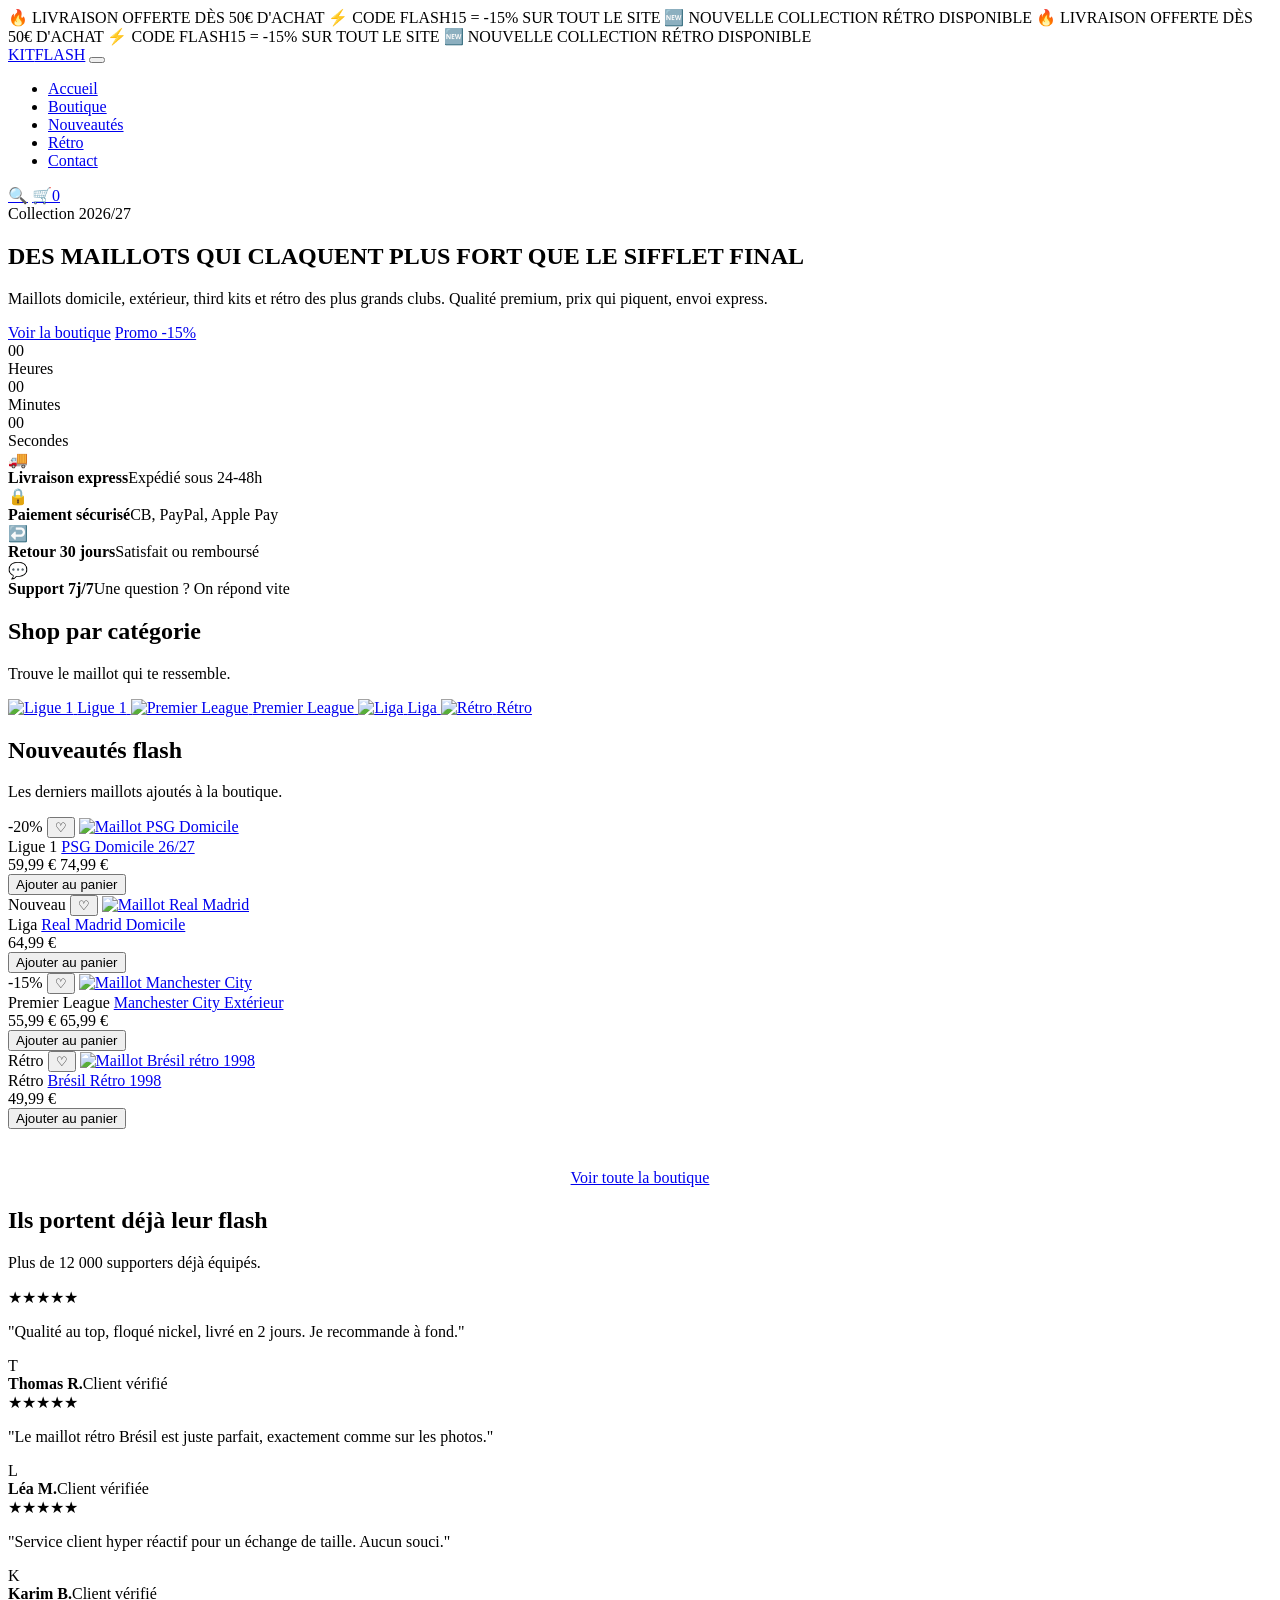
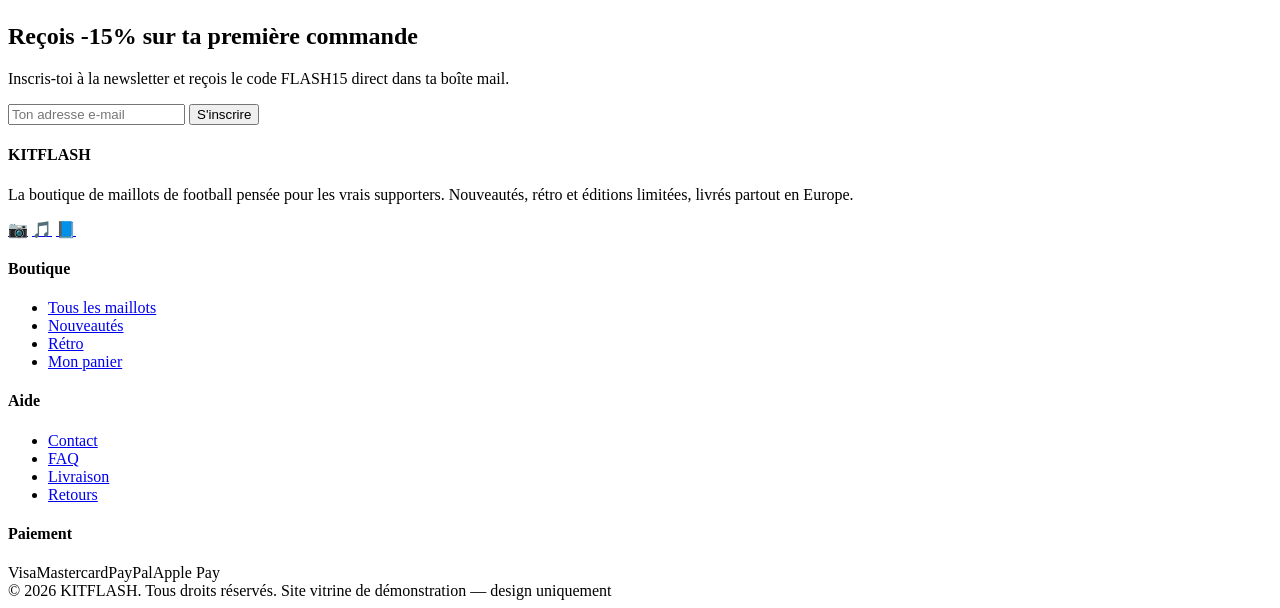
==== index.html @ 9dc79e4b "Ajout du site KITFLASH" ====
<!DOCTYPE html>
<html lang="fr">
<head>
<meta charset="UTF-8">
<meta name="viewport" content="width=device-width, initial-scale=1.0">
<title>KITFLASH — Maillots de football officiels & rétro pas chers</title>
<meta name="description" content="Découvrez KITFLASH, la boutique de maillots de football au design flash : nouveautés, rétro, éditions limitées. Livraison rapide et paiement sécurisé.">
<link rel="preconnect" href="https://fonts.googleapis.com">
<link href="https://fonts.googleapis.com/css2?family=Archivo+Black&family=Rajdhani:wght@400;500;600;700&display=swap" rel="stylesheet">
<link rel="stylesheet" href="css/style.css">
</head>
<body>

<div class="marquee-bar">
  <div class="marquee-track">
    <span>🔥 LIVRAISON OFFERTE DÈS 50€ D'ACHAT</span>
    <span>⚡ CODE FLASH15 = -15% SUR TOUT LE SITE</span>
    <span>🆕 NOUVELLE COLLECTION RÉTRO DISPONIBLE</span>
    <span>🔥 LIVRAISON OFFERTE DÈS 50€ D'ACHAT</span>
    <span>⚡ CODE FLASH15 = -15% SUR TOUT LE SITE</span>
    <span>🆕 NOUVELLE COLLECTION RÉTRO DISPONIBLE</span>
  </div>
</div>

<header class="main-header">
  <div class="container header-inner">
    <a href="index.html" class="logo">KIT<span>FLASH</span></a>
    <button class="burger" aria-label="Menu"><span></span><span></span><span></span></button>
    <nav class="main-nav">
      <ul>
        <li><a href="index.html" class="active">Accueil</a></li>
        <li><a href="boutique.html">Boutique</a></li>
        <li><a href="boutique.html">Nouveautés</a></li>
        <li><a href="boutique.html">Rétro</a></li>
        <li><a href="contact.html">Contact</a></li>
      </ul>
    </nav>
    <div class="header-actions">
      <a href="boutique.html" class="icon-btn" aria-label="Recherche">🔍</a>
      <a href="panier.html" class="icon-btn" aria-label="Panier">
        🛒<span class="cart-count">0</span>
      </a>
    </div>
  </div>
</header>

<section class="hero">
  <div class="container hero-content">
    <span class="hero-tag">Collection 2026/27</span>
    <h1>DES MAILLOTS QUI <span class="gradient-text">CLAQUENT</span> PLUS FORT QUE LE SIFFLET FINAL</h1>
    <p>Maillots domicile, extérieur, third kits et rétro des plus grands clubs. Qualité premium, prix qui piquent, envoi express.</p>
    <div class="hero-actions">
      <a href="boutique.html" class="btn btn-flash">Voir la boutique</a>
      <a href="boutique.html" class="btn btn-outline">Promo -15%</a>
    </div>
    <div class="hero-countdown">
      <div class="countdown-box"><div class="num" data-h>00</div><div class="lbl">Heures</div></div>
      <div class="countdown-box"><div class="num" data-m>00</div><div class="lbl">Minutes</div></div>
      <div class="countdown-box"><div class="num" data-s>00</div><div class="lbl">Secondes</div></div>
    </div>
  </div>
</section>

<div class="usp-bar">
  <div class="container usp-grid">
    <div class="usp-item"><div class="ico">🚚</div><b>Livraison express</b><span>Expédié sous 24-48h</span></div>
    <div class="usp-item"><div class="ico">🔒</div><b>Paiement sécurisé</b><span>CB, PayPal, Apple Pay</span></div>
    <div class="usp-item"><div class="ico">↩️</div><b>Retour 30 jours</b><span>Satisfait ou remboursé</span></div>
    <div class="usp-item"><div class="ico">💬</div><b>Support 7j/7</b><span>Une question ? On répond vite</span></div>
  </div>
</div>

<section class="section">
  <div class="container">
    <h2 class="section-title">Shop par <span class="gradient-text">catégorie</span></h2>
    <p class="section-sub">Trouve le maillot qui te ressemble.</p>
    <div class="cat-grid">
      <a href="boutique.html" class="cat-card">
        <img src="https://placehold.co/500x400/1a1a2e/ff2fd6?text=LIGUE+1&font=montserrat" alt="Ligue 1">
        <span>Ligue 1</span>
      </a>
      <a href="boutique.html" class="cat-card">
        <img src="https://placehold.co/500x400/1a1a2e/00e5ff?text=PREMIER+LEAGUE&font=montserrat" alt="Premier League">
        <span>Premier League</span>
      </a>
      <a href="boutique.html" class="cat-card">
        <img src="https://placehold.co/500x400/1a1a2e/f9ff2f?text=LIGA&font=montserrat" alt="Liga">
        <span>Liga</span>
      </a>
      <a href="boutique.html" class="cat-card">
        <img src="https://placehold.co/500x400/1a1a2e/39ff14?text=RETRO&font=montserrat" alt="Rétro">
        <span>Rétro</span>
      </a>
    </div>
  </div>
</section>

<section class="section alt">
  <div class="container">
    <h2 class="section-title">Nouveautés <span class="gradient-text">flash</span></h2>
    <p class="section-sub">Les derniers maillots ajoutés à la boutique.</p>
    <div class="product-grid">

      <div class="product-card">
        <div class="product-thumb">
          <span class="badge sale">-20%</span>
          <button class="wishlist-btn">♡</button>
          <a href="produit.html"><img src="https://placehold.co/400x500/16162b/ff2fd6?text=PSG+DOMICILE" alt="Maillot PSG Domicile"></a>
        </div>
        <div class="product-info">
          <span class="product-league">Ligue 1</span>
          <a href="produit.html" class="product-name">PSG Domicile 26/27</a>
          <div class="product-price">
            <span class="price-now">59,99 €</span>
            <span class="price-old">74,99 €</span>
          </div>
          <button class="add-cart-btn" data-id="psg-dom" data-name="PSG Domicile 26/27" data-price="59.99" data-league="Ligue 1" data-img="https://placehold.co/400x500/16162b/ff2fd6?text=PSG+DOMICILE">Ajouter au panier</button>
        </div>
      </div>

      <div class="product-card">
        <div class="product-thumb">
          <span class="badge new">Nouveau</span>
          <button class="wishlist-btn">♡</button>
          <a href="produit.html"><img src="https://placehold.co/400x500/16162b/00e5ff?text=REAL+MADRID" alt="Maillot Real Madrid"></a>
        </div>
        <div class="product-info">
          <span class="product-league">Liga</span>
          <a href="produit.html" class="product-name">Real Madrid Domicile</a>
          <div class="product-price">
            <span class="price-now">64,99 €</span>
          </div>
          <button class="add-cart-btn" data-id="rma-dom" data-name="Real Madrid Domicile" data-price="64.99" data-league="Liga" data-img="https://placehold.co/400x500/16162b/00e5ff?text=REAL+MADRID">Ajouter au panier</button>
        </div>
      </div>

      <div class="product-card">
        <div class="product-thumb">
          <span class="badge sale">-15%</span>
          <button class="wishlist-btn">♡</button>
          <a href="produit.html"><img src="https://placehold.co/400x500/16162b/f9ff2f?text=MAN+CITY" alt="Maillot Manchester City"></a>
        </div>
        <div class="product-info">
          <span class="product-league">Premier League</span>
          <a href="produit.html" class="product-name">Manchester City Extérieur</a>
          <div class="product-price">
            <span class="price-now">55,99 €</span>
            <span class="price-old">65,99 €</span>
          </div>
          <button class="add-cart-btn" data-id="mci-ext" data-name="Manchester City Extérieur" data-price="55.99" data-league="Premier League" data-img="https://placehold.co/400x500/16162b/f9ff2f?text=MAN+CITY">Ajouter au panier</button>
        </div>
      </div>

      <div class="product-card">
        <div class="product-thumb">
          <span class="badge new">Rétro</span>
          <button class="wishlist-btn">♡</button>
          <a href="produit.html"><img src="https://placehold.co/400x500/16162b/39ff14?text=BRESIL+1998" alt="Maillot Brésil rétro 1998"></a>
        </div>
        <div class="product-info">
          <span class="product-league">Rétro</span>
          <a href="produit.html" class="product-name">Brésil Rétro 1998</a>
          <div class="product-price">
            <span class="price-now">49,99 €</span>
          </div>
          <button class="add-cart-btn" data-id="bre-retro-98" data-name="Brésil Rétro 1998" data-price="49.99" data-league="Rétro" data-img="https://placehold.co/400x500/16162b/39ff14?text=BRESIL+1998">Ajouter au panier</button>
        </div>
      </div>

    </div>
    <div style="text-align:center;margin-top:40px;">
      <a href="boutique.html" class="btn btn-yellow">Voir toute la boutique</a>
    </div>
  </div>
</section>

<section class="section">
  <div class="container">
    <h2 class="section-title">Ils portent déjà leur <span class="gradient-text">flash</span></h2>
    <p class="section-sub">Plus de 12 000 supporters déjà équipés.</p>
    <div class="testi-grid">
      <div class="testi-card">
        <div class="testi-stars">★★★★★</div>
        <p>"Qualité au top, floqué nickel, livré en 2 jours. Je recommande à fond."</p>
        <div class="testi-author">
          <div class="avatar">T</div>
          <div><b>Thomas R.</b><span>Client vérifié</span></div>
        </div>
      </div>
      <div class="testi-card">
        <div class="testi-stars">★★★★★</div>
        <p>"Le maillot rétro Brésil est juste parfait, exactement comme sur les photos."</p>
        <div class="testi-author">
          <div class="avatar">L</div>
          <div><b>Léa M.</b><span>Client vérifiée</span></div>
        </div>
      </div>
      <div class="testi-card">
        <div class="testi-stars">★★★★★</div>
        <p>"Service client hyper réactif pour un échange de taille. Aucun souci."</p>
        <div class="testi-author">
          <div class="avatar">K</div>
          <div><b>Karim B.</b><span>Client vérifié</span></div>
        </div>
      </div>
    </div>
  </div>
</section>

<section class="section alt">
  <div class="container">
    <div class="newsletter">
      <h2 class="gradient-text">Reçois -15% sur ta première commande</h2>
      <p>Inscris-toi à la newsletter et reçois le code FLASH15 direct dans ta boîte mail.</p>
      <form class="newsletter-form" data-newsletter-form>
        <input type="email" placeholder="Ton adresse e-mail" required>
        <button type="submit" class="btn btn-flash">S'inscrire</button>
      </form>
    </div>
  </div>
</section>

<footer>
  <div class="container">
    <div class="footer-grid">
      <div class="footer-col">
        <h4>KITFLASH</h4>
        <p>La boutique de maillots de football pensée pour les vrais supporters. Nouveautés, rétro et éditions limitées, livrés partout en Europe.</p>
        <div class="social-row">
          <a href="#" aria-label="Instagram">📷</a>
          <a href="#" aria-label="TikTok">🎵</a>
          <a href="#" aria-label="Facebook">📘</a>
        </div>
      </div>
      <div class="footer-col">
        <h4>Boutique</h4>
        <ul>
          <li><a href="boutique.html">Tous les maillots</a></li>
          <li><a href="boutique.html">Nouveautés</a></li>
          <li><a href="boutique.html">Rétro</a></li>
          <li><a href="panier.html">Mon panier</a></li>
        </ul>
      </div>
      <div class="footer-col">
        <h4>Aide</h4>
        <ul>
          <li><a href="contact.html">Contact</a></li>
          <li><a href="contact.html">FAQ</a></li>
          <li><a href="contact.html">Livraison</a></li>
          <li><a href="contact.html">Retours</a></li>
        </ul>
      </div>
      <div class="footer-col">
        <h4>Paiement</h4>
        <div class="payment-row">
          <span>Visa</span><span>Mastercard</span><span>PayPal</span><span>Apple Pay</span>
        </div>
      </div>
    </div>
    <div class="footer-bottom">
      <span>© 2026 KITFLASH. Tous droits réservés.</span>
      <span>Site vitrine de démonstration — design uniquement</span>
    </div>
  </div>
</footer>

<script src="js/main.js"></script>
</body>
</html>
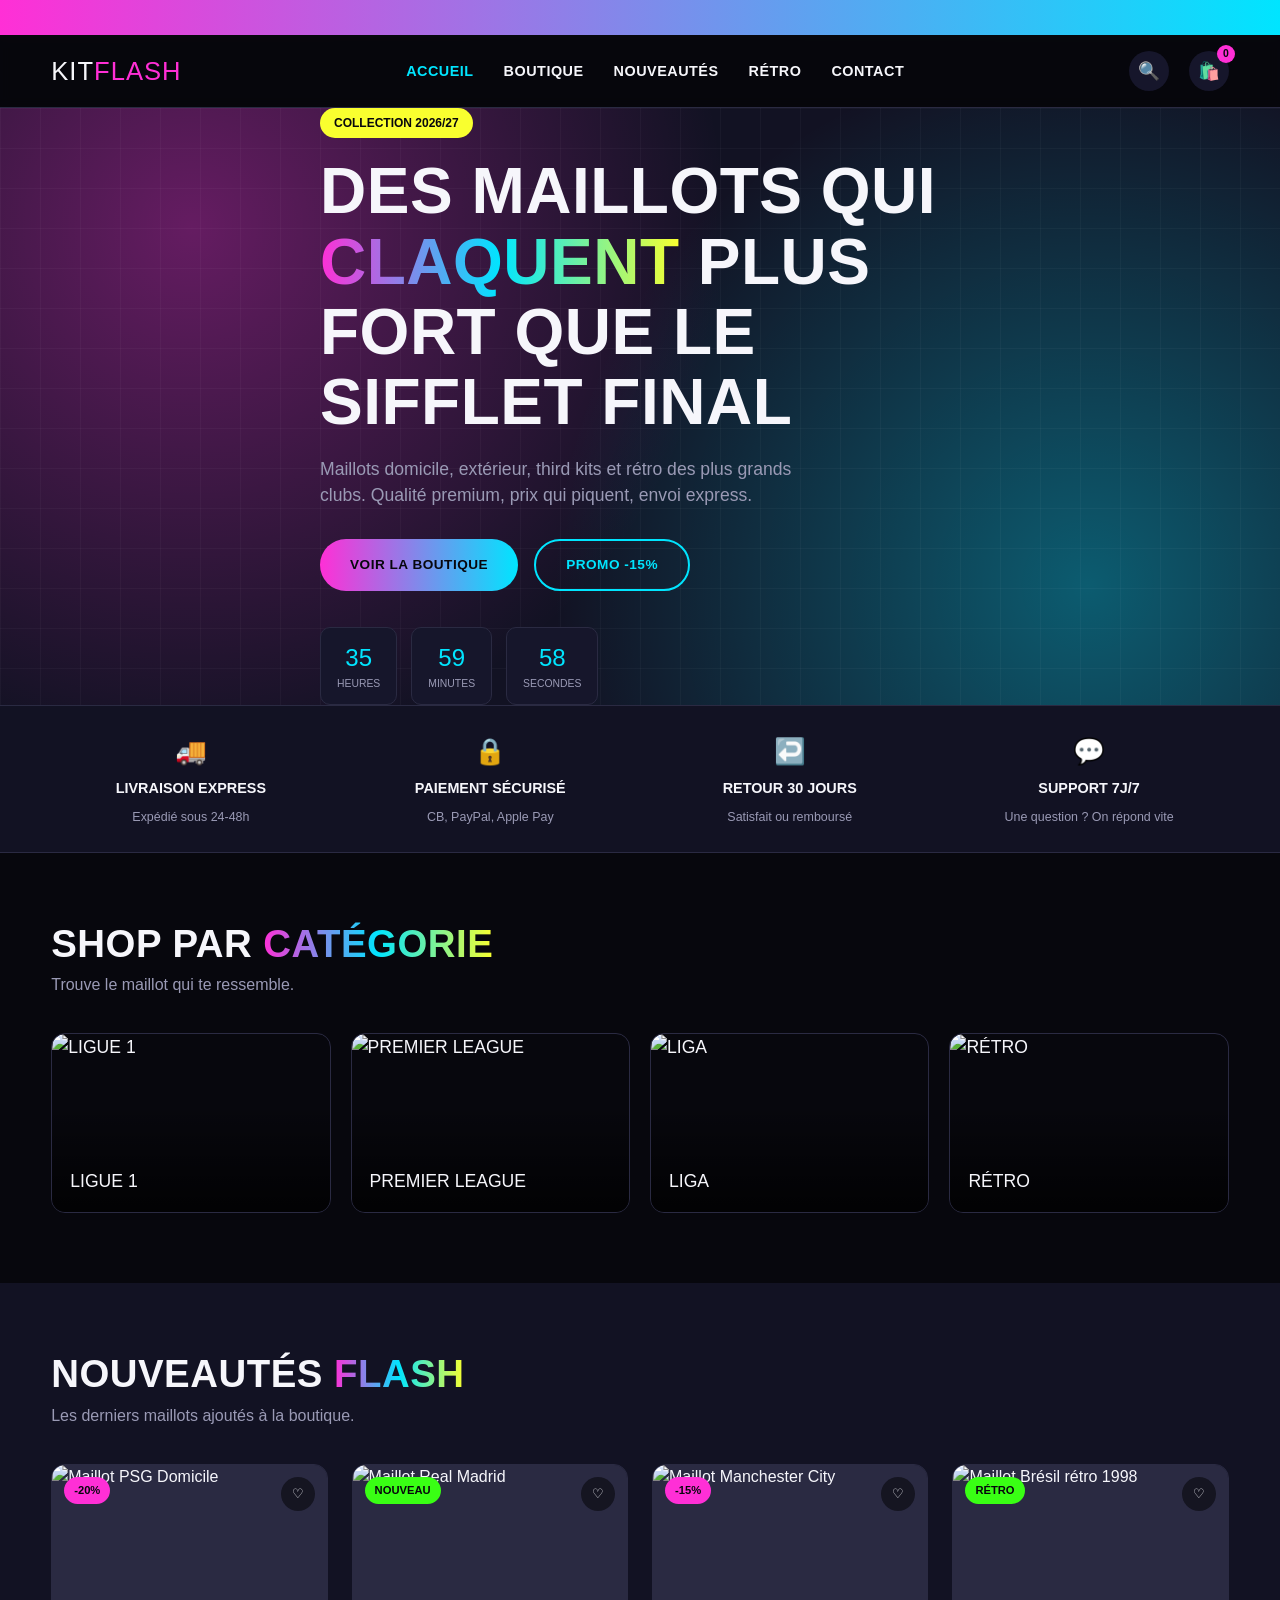
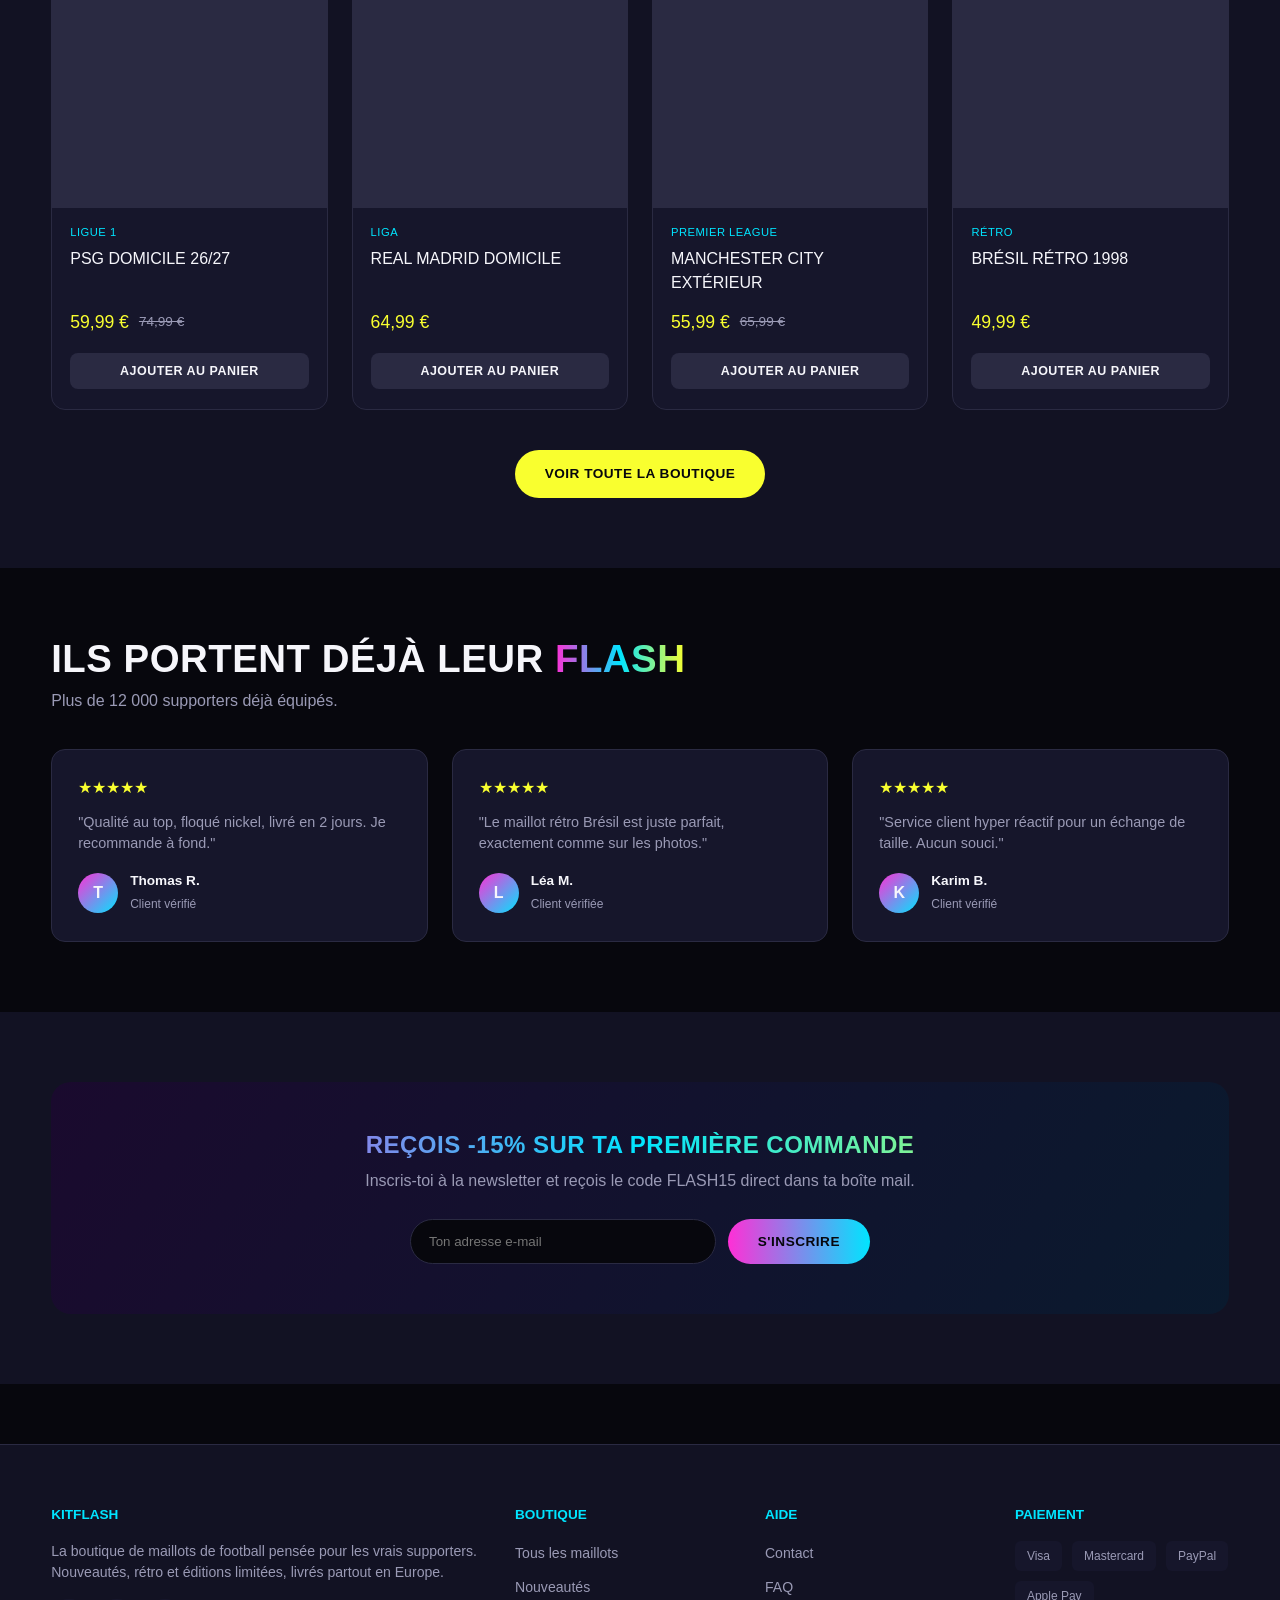
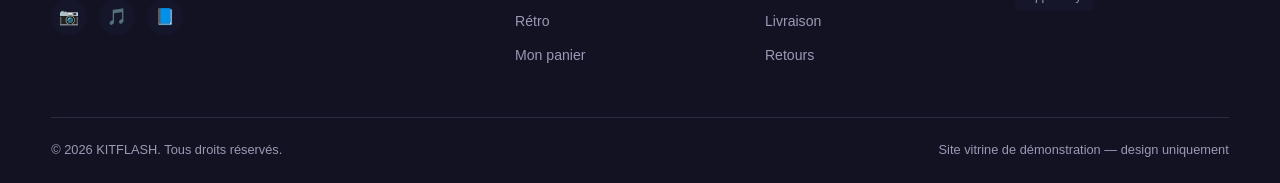
==== commit 3c198449: "Ajout de la page d'accueil" ====
--- a/index.html
+++ b/index.html
@@ -38,7 +38,7 @@
     <div class="header-actions">
       <a href="boutique.html" class="icon-btn" aria-label="Recherche">🔍</a>
       <a href="panier.html" class="icon-btn" aria-label="Panier">
-        🛒<span class="cart-count">0</span>
+        🛍️<span class="cart-count">0</span>
       </a>
     </div>
   </div>
--- a/css/style.css
+++ b/css/style.css
@@ -0,0 +1,789 @@
+/* =========================================================
+   KITFLASH — feuille de style principale
+   Palette "flash" : fond sombre + couleurs néon saturées
+========================================================= */
+
+:root{
+  --bg:#07070d;
+  --bg-alt:#121223;
+  --bg-card:#16162b;
+  --pink:#ff2fd6;
+  --blue:#00e5ff;
+  --yellow:#f9ff2f;
+  --green:#39ff14;
+  --white:#f6f6fb;
+  --gray:#9a9ab5;
+  --gray-dark:#2a2a42;
+  --radius:14px;
+  --font: 'Rajdhani', 'Segoe UI', Arial, sans-serif;
+  --font-alt: 'Archivo Black', Arial, sans-serif;
+}
+
+*{box-sizing:border-box;margin:0;padding:0;}
+
+html{scroll-behavior:smooth;}
+
+body{
+  background:var(--bg);
+  color:var(--white);
+  font-family:var(--font);
+  font-size:16px;
+  line-height:1.5;
+  overflow-x:hidden;
+}
+
+a{color:inherit;text-decoration:none;}
+ul{list-style:none;}
+img{max-width:100%;display:block;}
+button{font-family:inherit;cursor:pointer;border:none;}
+input,select,textarea{font-family:inherit;}
+
+.container{
+  width:92%;
+  max-width:1280px;
+  margin:0 auto;
+}
+
+/* ---------- Titres flash ---------- */
+h1,h2,h3,.title-flash{
+  font-family:var(--font-alt);
+  text-transform:uppercase;
+  letter-spacing:.5px;
+  line-height:1.1;
+}
+
+.gradient-text{
+  background:linear-gradient(90deg,var(--pink),var(--blue) 50%,var(--yellow));
+  -webkit-background-clip:text;
+  background-clip:text;
+  color:transparent;
+}
+
+.section-title{
+  font-size:clamp(1.6rem,3vw,2.4rem);
+  margin-bottom:8px;
+}
+.section-sub{
+  color:var(--gray);
+  margin-bottom:36px;
+  font-size:1rem;
+}
+
+/* ---------- Bandeau promo défilant ---------- */
+.marquee-bar{
+  background:linear-gradient(90deg,var(--pink),var(--blue));
+  color:#07070d;
+  font-weight:700;
+  font-family:var(--font-alt);
+  font-size:.8rem;
+  letter-spacing:.5px;
+  overflow:hidden;
+  white-space:nowrap;
+  padding:8px 0;
+}
+.marquee-track{
+  display:inline-block;
+  padding-left:100%;
+  animation:scrollLeft 22s linear infinite;
+}
+.marquee-track span{margin-right:60px;}
+@keyframes scrollLeft{
+  0%{transform:translateX(0);}
+  100%{transform:translateX(-100%);}
+}
+
+/* ---------- Header ---------- */
+header.main-header{
+  position:sticky;top:0;z-index:100;
+  background:rgba(7,7,13,.92);
+  backdrop-filter:blur(6px);
+  border-bottom:1px solid var(--gray-dark);
+}
+.header-inner{
+  display:flex;
+  align-items:center;
+  justify-content:space-between;
+  padding:16px 0;
+}
+.logo{
+  font-family:var(--font-alt);
+  font-size:1.6rem;
+  letter-spacing:1px;
+}
+.logo span{color:var(--pink);}
+nav.main-nav ul{
+  display:flex;
+  gap:30px;
+}
+nav.main-nav a{
+  font-weight:600;
+  text-transform:uppercase;
+  font-size:.9rem;
+  letter-spacing:.5px;
+  position:relative;
+  padding:4px 0;
+  transition:color .2s;
+}
+nav.main-nav a::after{
+  content:'';
+  position:absolute;left:0;bottom:0;
+  width:0;height:2px;
+  background:var(--yellow);
+  transition:width .25s;
+}
+nav.main-nav a:hover{color:var(--yellow);}
+nav.main-nav a:hover::after{width:100%;}
+nav.main-nav a.active{color:var(--blue);}
+
+.header-actions{
+  display:flex;
+  align-items:center;
+  gap:20px;
+}
+.icon-btn{
+  position:relative;
+  width:40px;height:40px;
+  border-radius:50%;
+  background:var(--bg-card);
+  display:flex;align-items:center;justify-content:center;
+  font-size:1.1rem;
+  transition:box-shadow .2s, transform .2s;
+}
+.icon-btn:hover{
+  box-shadow:0 0 14px var(--blue);
+  transform:translateY(-2px);
+}
+.cart-count{
+  position:absolute;top:-6px;right:-6px;
+  background:var(--pink);
+  color:#07070d;
+  font-size:.65rem;
+  font-weight:700;
+  width:18px;height:18px;
+  border-radius:50%;
+  display:flex;align-items:center;justify-content:center;
+}
+.burger{
+  display:none;
+  flex-direction:column;
+  gap:5px;
+  background:none;
+}
+.burger span{
+  width:26px;height:3px;background:var(--white);border-radius:2px;
+}
+
+/* ---------- Boutons ---------- */
+.btn{
+  display:inline-flex;
+  align-items:center;
+  justify-content:center;
+  gap:8px;
+  padding:14px 30px;
+  border-radius:50px;
+  font-weight:700;
+  text-transform:uppercase;
+  font-size:.85rem;
+  letter-spacing:.5px;
+  transition:transform .2s, box-shadow .2s, filter .2s;
+}
+.btn-flash{
+  background:linear-gradient(90deg,var(--pink),var(--blue));
+  color:#07070d;
+}
+.btn-flash:hover{
+  transform:translateY(-3px);
+  box-shadow:0 8px 30px rgba(255,47,214,.45);
+}
+.btn-outline{
+  border:2px solid var(--blue);
+  color:var(--blue);
+  background:transparent;
+}
+.btn-outline:hover{
+  background:var(--blue);
+  color:#07070d;
+}
+.btn-yellow{
+  background:var(--yellow);
+  color:#07070d;
+}
+.btn-yellow:hover{
+  transform:translateY(-3px);
+  box-shadow:0 8px 30px rgba(249,255,47,.4);
+}
+.btn-block{width:100%;}
+.btn-sm{padding:10px 18px;font-size:.75rem;}
+
+/* ---------- Hero ---------- */
+.hero{
+  position:relative;
+  min-height:560px;
+  display:flex;
+  align-items:center;
+  background:
+    radial-gradient(circle at 15% 20%, rgba(255,47,214,.35), transparent 45%),
+    radial-gradient(circle at 85% 80%, rgba(0,229,255,.35), transparent 45%),
+    var(--bg-alt);
+  overflow:hidden;
+}
+.hero::before{
+  content:'';
+  position:absolute;inset:0;
+  background-image:
+    linear-gradient(rgba(255,255,255,.03) 1px, transparent 1px),
+    linear-gradient(90deg, rgba(255,255,255,.03) 1px, transparent 1px);
+  background-size:40px 40px;
+  pointer-events:none;
+}
+.hero-content{
+  position:relative;
+  z-index:2;
+  max-width:640px;
+}
+.hero-tag{
+  display:inline-block;
+  background:var(--yellow);
+  color:#07070d;
+  font-weight:700;
+  font-size:.75rem;
+  padding:6px 14px;
+  border-radius:50px;
+  margin-bottom:18px;
+  text-transform:uppercase;
+}
+.hero h1{
+  font-size:clamp(2.4rem,6vw,4rem);
+  margin-bottom:18px;
+}
+.hero p{
+  color:var(--gray);
+  font-size:1.1rem;
+  margin-bottom:30px;
+  max-width:520px;
+}
+.hero-actions{display:flex;gap:16px;flex-wrap:wrap;}
+.hero-countdown{
+  margin-top:36px;
+  display:flex;
+  gap:14px;
+}
+.countdown-box{
+  background:var(--bg-card);
+  border:1px solid var(--gray-dark);
+  border-radius:10px;
+  padding:12px 16px;
+  text-align:center;
+  min-width:70px;
+}
+.countdown-box .num{
+  font-family:var(--font-alt);
+  font-size:1.5rem;
+  color:var(--blue);
+}
+.countdown-box .lbl{
+  font-size:.65rem;
+  text-transform:uppercase;
+  color:var(--gray);
+}
+
+/* ---------- Bande d'atouts (USP) ---------- */
+.usp-bar{
+  background:var(--bg-alt);
+  border-top:1px solid var(--gray-dark);
+  border-bottom:1px solid var(--gray-dark);
+  padding:26px 0;
+}
+.usp-grid{
+  display:grid;
+  grid-template-columns:repeat(4,1fr);
+  gap:20px;
+  text-align:center;
+}
+.usp-item{display:flex;flex-direction:column;align-items:center;gap:8px;}
+.usp-item .ico{font-size:1.6rem;}
+.usp-item b{font-size:.9rem;text-transform:uppercase;}
+.usp-item span{font-size:.78rem;color:var(--gray);}
+
+/* ---------- Catégories ---------- */
+.cat-grid{
+  display:grid;
+  grid-template-columns:repeat(4,1fr);
+  gap:20px;
+}
+.cat-card{
+  position:relative;
+  border-radius:var(--radius);
+  overflow:hidden;
+  height:180px;
+  display:flex;
+  align-items:flex-end;
+  padding:18px;
+  font-family:var(--font-alt);
+  text-transform:uppercase;
+  font-size:1.1rem;
+  border:1px solid var(--gray-dark);
+  transition:transform .25s, border-color .25s;
+}
+.cat-card:hover{transform:translateY(-6px);border-color:var(--blue);}
+.cat-card::before{
+  content:'';
+  position:absolute;inset:0;
+  background:linear-gradient(180deg, transparent 40%, rgba(0,0,0,.75));
+  z-index:0;
+}
+.cat-card img{
+  position:absolute;inset:0;
+  width:100%;height:100%;
+  object-fit:cover;
+  z-index:-1;
+}
+.cat-card span{position:relative;z-index:1;}
+
+/* ---------- Grille produits ---------- */
+.section{padding:70px 0;}
+.section.alt{background:var(--bg-alt);}
+
+.product-grid{
+  display:grid;
+  grid-template-columns:repeat(4,1fr);
+  gap:24px;
+}
+.product-card{
+  background:var(--bg-card);
+  border:1px solid var(--gray-dark);
+  border-radius:var(--radius);
+  overflow:hidden;
+  position:relative;
+  transition:transform .25s, box-shadow .25s, border-color .25s;
+  display:flex;
+  flex-direction:column;
+}
+.product-card:hover{
+  transform:translateY(-8px);
+  border-color:var(--pink);
+  box-shadow:0 14px 40px rgba(255,47,214,.25);
+}
+.product-thumb{
+  position:relative;
+  aspect-ratio:4/5;
+  overflow:hidden;
+  background:var(--gray-dark);
+}
+.product-thumb img{width:100%;height:100%;object-fit:cover;transition:transform .4s;}
+.product-card:hover .product-thumb img{transform:scale(1.06);}
+.badge{
+  position:absolute;top:12px;left:12px;
+  padding:5px 10px;
+  border-radius:50px;
+  font-size:.7rem;
+  font-weight:700;
+  text-transform:uppercase;
+  z-index:2;
+}
+.badge.sale{background:var(--pink);color:#07070d;}
+.badge.new{background:var(--green);color:#07070d;}
+.wishlist-btn{
+  position:absolute;top:12px;right:12px;
+  width:34px;height:34px;
+  border-radius:50%;
+  background:rgba(7,7,13,.6);
+  color:var(--white);
+  display:flex;align-items:center;justify-content:center;
+  z-index:2;
+  transition:background .2s;
+}
+.wishlist-btn:hover{background:var(--pink);color:#07070d;}
+.product-info{
+  padding:16px 18px 20px;
+  display:flex;
+  flex-direction:column;
+  gap:6px;
+  flex:1;
+}
+.product-league{
+  font-size:.7rem;
+  text-transform:uppercase;
+  color:var(--blue);
+  letter-spacing:.5px;
+}
+.product-name{
+  font-family:var(--font-alt);
+  font-size:1rem;
+  text-transform:uppercase;
+}
+.product-price{
+  margin-top:auto;
+  display:flex;
+  align-items:center;
+  gap:10px;
+  padding-top:8px;
+}
+.price-now{
+  font-family:var(--font-alt);
+  color:var(--yellow);
+  font-size:1.1rem;
+}
+.price-old{
+  text-decoration:line-through;
+  color:var(--gray);
+  font-size:.85rem;
+}
+.add-cart-btn{
+  margin-top:12px;
+  width:100%;
+  padding:11px;
+  border-radius:8px;
+  background:var(--gray-dark);
+  color:var(--white);
+  text-transform:uppercase;
+  font-weight:700;
+  font-size:.78rem;
+  letter-spacing:.5px;
+  transition:background .2s,color .2s;
+}
+.add-cart-btn:hover{
+  background:linear-gradient(90deg,var(--pink),var(--blue));
+  color:#07070d;
+}
+
+/* ---------- Filtres boutique ---------- */
+.shop-layout{
+  display:grid;
+  grid-template-columns:260px 1fr;
+  gap:36px;
+  align-items:start;
+}
+.filters{
+  background:var(--bg-card);
+  border:1px solid var(--gray-dark);
+  border-radius:var(--radius);
+  padding:24px;
+  position:sticky;
+  top:100px;
+}
+.filters h3{
+  font-size:1rem;
+  margin-bottom:14px;
+  color:var(--blue);
+}
+.filter-group{margin-bottom:24px;}
+.filter-group label{
+  display:flex;
+  align-items:center;
+  gap:8px;
+  font-size:.85rem;
+  margin-bottom:8px;
+  color:var(--gray);
+  cursor:pointer;
+}
+.filter-group input{accent-color:var(--pink);}
+.shop-toolbar{
+  display:flex;
+  justify-content:space-between;
+  align-items:center;
+  margin-bottom:24px;
+  flex-wrap:wrap;
+  gap:12px;
+}
+.shop-toolbar select{
+  background:var(--bg-card);
+  border:1px solid var(--gray-dark);
+  color:var(--white);
+  padding:10px 14px;
+  border-radius:8px;
+}
+
+/* ---------- Page produit ---------- */
+.product-detail{
+  display:grid;
+  grid-template-columns:1fr 1fr;
+  gap:50px;
+}
+.gallery-main{
+  border-radius:var(--radius);
+  overflow:hidden;
+  aspect-ratio:4/5;
+  background:var(--bg-card);
+  margin-bottom:14px;
+}
+.gallery-thumbs{display:flex;gap:12px;}
+.gallery-thumbs img{
+  width:70px;height:70px;object-fit:cover;
+  border-radius:8px;border:2px solid transparent;
+  cursor:pointer;
+}
+.gallery-thumbs img.active{border-color:var(--pink);}
+.pd-league{color:var(--blue);text-transform:uppercase;font-size:.85rem;letter-spacing:.5px;}
+.pd-title{font-size:2rem;margin:8px 0 16px;}
+.pd-price{display:flex;align-items:center;gap:14px;margin-bottom:18px;}
+.pd-price .price-now{font-size:1.8rem;}
+.pd-desc{color:var(--gray);margin-bottom:26px;}
+.pd-block{margin-bottom:26px;}
+.pd-block h4{margin-bottom:12px;font-size:.85rem;text-transform:uppercase;color:var(--gray);}
+.size-grid{display:flex;gap:10px;flex-wrap:wrap;}
+.size-box{
+  width:52px;height:44px;
+  border:1px solid var(--gray-dark);
+  border-radius:8px;
+  display:flex;align-items:center;justify-content:center;
+  font-weight:700;
+  transition:.2s;
+}
+.size-box:hover, .size-box.selected{
+  border-color:var(--pink);
+  background:var(--pink);
+  color:#07070d;
+}
+.qty-selector{
+  display:flex;
+  align-items:center;
+  border:1px solid var(--gray-dark);
+  border-radius:8px;
+  width:fit-content;
+}
+.qty-selector button{
+  background:none;color:var(--white);
+  width:40px;height:40px;font-size:1.2rem;
+}
+.qty-selector input{
+  width:48px;text-align:center;background:none;
+  color:var(--white);border:none;font-size:1rem;
+}
+.pd-actions{display:flex;gap:16px;margin-top:10px;flex-wrap:wrap;}
+.trust-mini{display:flex;gap:24px;margin-top:26px;flex-wrap:wrap;}
+.trust-mini span{font-size:.8rem;color:var(--gray);}
+
+/* ---------- Panier ---------- */
+.cart-table{width:100%;border-collapse:collapse;}
+.cart-table th{
+  text-align:left;color:var(--gray);
+  text-transform:uppercase;font-size:.75rem;
+  padding:12px 10px;border-bottom:1px solid var(--gray-dark);
+}
+.cart-table td{
+  padding:16px 10px;
+  border-bottom:1px solid var(--gray-dark);
+  vertical-align:middle;
+}
+.cart-item-info{display:flex;gap:14px;align-items:center;}
+.cart-item-info img{width:70px;height:80px;object-fit:cover;border-radius:8px;}
+.cart-item-info b{display:block;font-size:.95rem;}
+.cart-item-info span{color:var(--gray);font-size:.8rem;}
+.remove-btn{color:var(--pink);font-size:.8rem;font-weight:700;background:none;}
+.cart-summary{
+  background:var(--bg-card);
+  border:1px solid var(--gray-dark);
+  border-radius:var(--radius);
+  padding:26px;
+}
+.cart-summary-row{
+  display:flex;justify-content:space-between;
+  margin-bottom:14px;color:var(--gray);
+}
+.cart-summary-row.total{
+  color:var(--white);
+  font-weight:700;
+  font-size:1.2rem;
+  border-top:1px solid var(--gray-dark);
+  padding-top:16px;
+}
+.promo-input{display:flex;gap:10px;margin-bottom:20px;}
+.promo-input input{
+  flex:1;background:var(--bg);
+  border:1px solid var(--gray-dark);
+  border-radius:8px;padding:12px;
+  color:var(--white);
+}
+.empty-cart{text-align:center;padding:60px 0;color:var(--gray);}
+
+/* ---------- Newsletter ---------- */
+.newsletter{
+  background:linear-gradient(120deg,#1a0a2e,#0a1a2e);
+  border-radius:20px;
+  padding:50px;
+  text-align:center;
+  position:relative;
+  overflow:hidden;
+}
+.newsletter h2{margin-bottom:10px;}
+.newsletter p{color:var(--gray);margin-bottom:26px;}
+.newsletter-form{
+  display:flex;
+  gap:12px;
+  max-width:460px;
+  margin:0 auto;
+}
+.newsletter-form input{
+  flex:1;padding:14px 18px;
+  border-radius:50px;
+  border:1px solid var(--gray-dark);
+  background:var(--bg);
+  color:var(--white);
+}
+
+/* ---------- Témoignages ---------- */
+.testi-grid{
+  display:grid;
+  grid-template-columns:repeat(3,1fr);
+  gap:24px;
+}
+.testi-card{
+  background:var(--bg-card);
+  border:1px solid var(--gray-dark);
+  border-radius:var(--radius);
+  padding:26px;
+}
+.testi-stars{color:var(--yellow);margin-bottom:12px;}
+.testi-card p{color:var(--gray);margin-bottom:16px;font-size:.9rem;}
+.testi-author{display:flex;align-items:center;gap:12px;}
+.testi-author .avatar{
+  width:40px;height:40px;border-radius:50%;
+  background:linear-gradient(135deg,var(--pink),var(--blue));
+  display:flex;align-items:center;justify-content:center;
+  font-weight:700;font-family:var(--font-alt);
+}
+.testi-author b{font-size:.85rem;display:block;}
+.testi-author span{font-size:.75rem;color:var(--gray);}
+
+/* ---------- Contact ---------- */
+.contact-layout{
+  display:grid;
+  grid-template-columns:1fr 1fr;
+  gap:50px;
+}
+.contact-form label{
+  display:block;margin-bottom:6px;font-size:.85rem;color:var(--gray);
+}
+.contact-form .field{margin-bottom:20px;}
+.contact-form input, .contact-form textarea{
+  width:100%;padding:14px;
+  border-radius:8px;
+  border:1px solid var(--gray-dark);
+  background:var(--bg-card);
+  color:var(--white);
+}
+.contact-form textarea{resize:vertical;min-height:140px;}
+.contact-info-card{
+  background:var(--bg-card);
+  border:1px solid var(--gray-dark);
+  border-radius:var(--radius);
+  padding:30px;
+}
+.contact-info-row{
+  display:flex;gap:14px;margin-bottom:22px;align-items:flex-start;
+}
+.contact-info-row .ico{font-size:1.3rem;}
+.contact-info-row b{display:block;margin-bottom:4px;}
+.contact-info-row span{color:var(--gray);font-size:.85rem;}
+.faq-item{
+  border-bottom:1px solid var(--gray-dark);
+  padding:16px 0;
+}
+.faq-item summary{
+  cursor:pointer;font-weight:700;list-style:none;
+  display:flex;justify-content:space-between;
+}
+.faq-item summary::-webkit-details-marker{display:none;}
+.faq-item p{color:var(--gray);margin-top:10px;font-size:.9rem;}
+
+/* ---------- Footer ---------- */
+footer{
+  background:var(--bg-alt);
+  border-top:1px solid var(--gray-dark);
+  padding:60px 0 24px;
+  margin-top:60px;
+}
+.footer-grid{
+  display:grid;
+  grid-template-columns:2fr 1fr 1fr 1fr;
+  gap:36px;
+  margin-bottom:40px;
+}
+.footer-col h4{
+  font-size:.85rem;text-transform:uppercase;
+  color:var(--blue);margin-bottom:16px;
+}
+.footer-col ul li{margin-bottom:10px;}
+.footer-col ul a{color:var(--gray);font-size:.88rem;transition:color .2s;}
+.footer-col ul a:hover{color:var(--pink);}
+.footer-col p{color:var(--gray);font-size:.88rem;margin-bottom:16px;}
+.social-row{display:flex;gap:12px;}
+.social-row a{
+  width:36px;height:36px;border-radius:50%;
+  background:var(--bg-card);
+  display:flex;align-items:center;justify-content:center;
+}
+.social-row a:hover{background:var(--pink);color:#07070d;}
+.payment-row{display:flex;gap:10px;margin-top:16px;flex-wrap:wrap;}
+.payment-row span{
+  background:var(--bg-card);
+  padding:6px 12px;border-radius:6px;
+  font-size:.75rem;color:var(--gray);
+}
+.footer-bottom{
+  border-top:1px solid var(--gray-dark);
+  padding-top:22px;
+  display:flex;
+  justify-content:space-between;
+  color:var(--gray);
+  font-size:.8rem;
+  flex-wrap:wrap;
+  gap:10px;
+}
+
+/* ---------- Breadcrumb ---------- */
+.breadcrumb{
+  padding:20px 0;color:var(--gray);font-size:.85rem;
+}
+.breadcrumb a:hover{color:var(--blue);}
+
+/* ---------- Toast ---------- */
+.toast{
+  position:fixed;bottom:26px;right:26px;
+  background:var(--bg-card);
+  border:1px solid var(--green);
+  color:var(--white);
+  padding:16px 22px;
+  border-radius:10px;
+  font-size:.9rem;
+  transform:translateY(140%);
+  transition:transform .3s;
+  z-index:999;
+}
+.toast.show{transform:translateY(0);}
+
+/* ---------- Responsive ---------- */
+@media(max-width:1024px){
+  .product-grid{grid-template-columns:repeat(3,1fr);}
+  .cat-grid{grid-template-columns:repeat(2,1fr);}
+  .footer-grid{grid-template-columns:1fr 1fr;}
+  .contact-layout{grid-template-columns:1fr;}
+}
+@media(max-width:860px){
+  nav.main-nav{
+    position:fixed;top:73px;left:0;right:0;
+    background:var(--bg);
+    flex-direction:column;
+    padding:20px;
+    border-bottom:1px solid var(--gray-dark);
+    transform:translateY(-150%);
+    transition:transform .3s;
+    z-index:90;
+  }
+  nav.main-nav.open{transform:translateY(0);}
+  nav.main-nav ul{flex-direction:column;gap:18px;}
+  .burger{display:flex;}
+  .usp-grid{grid-template-columns:repeat(2,1fr);}
+  .shop-layout{grid-template-columns:1fr;}
+  .filters{position:static;}
+  .product-detail{grid-template-columns:1fr;}
+}
+@media(max-width:640px){
+  .product-grid{grid-template-columns:repeat(2,1fr);}
+  .testi-grid{grid-template-columns:1fr;}
+  .footer-grid{grid-template-columns:1fr 1fr;}
+  .newsletter{padding:30px 20px;}
+  .newsletter-form{flex-direction:column;}
+  .hero-countdown{flex-wrap:wrap;}
+}
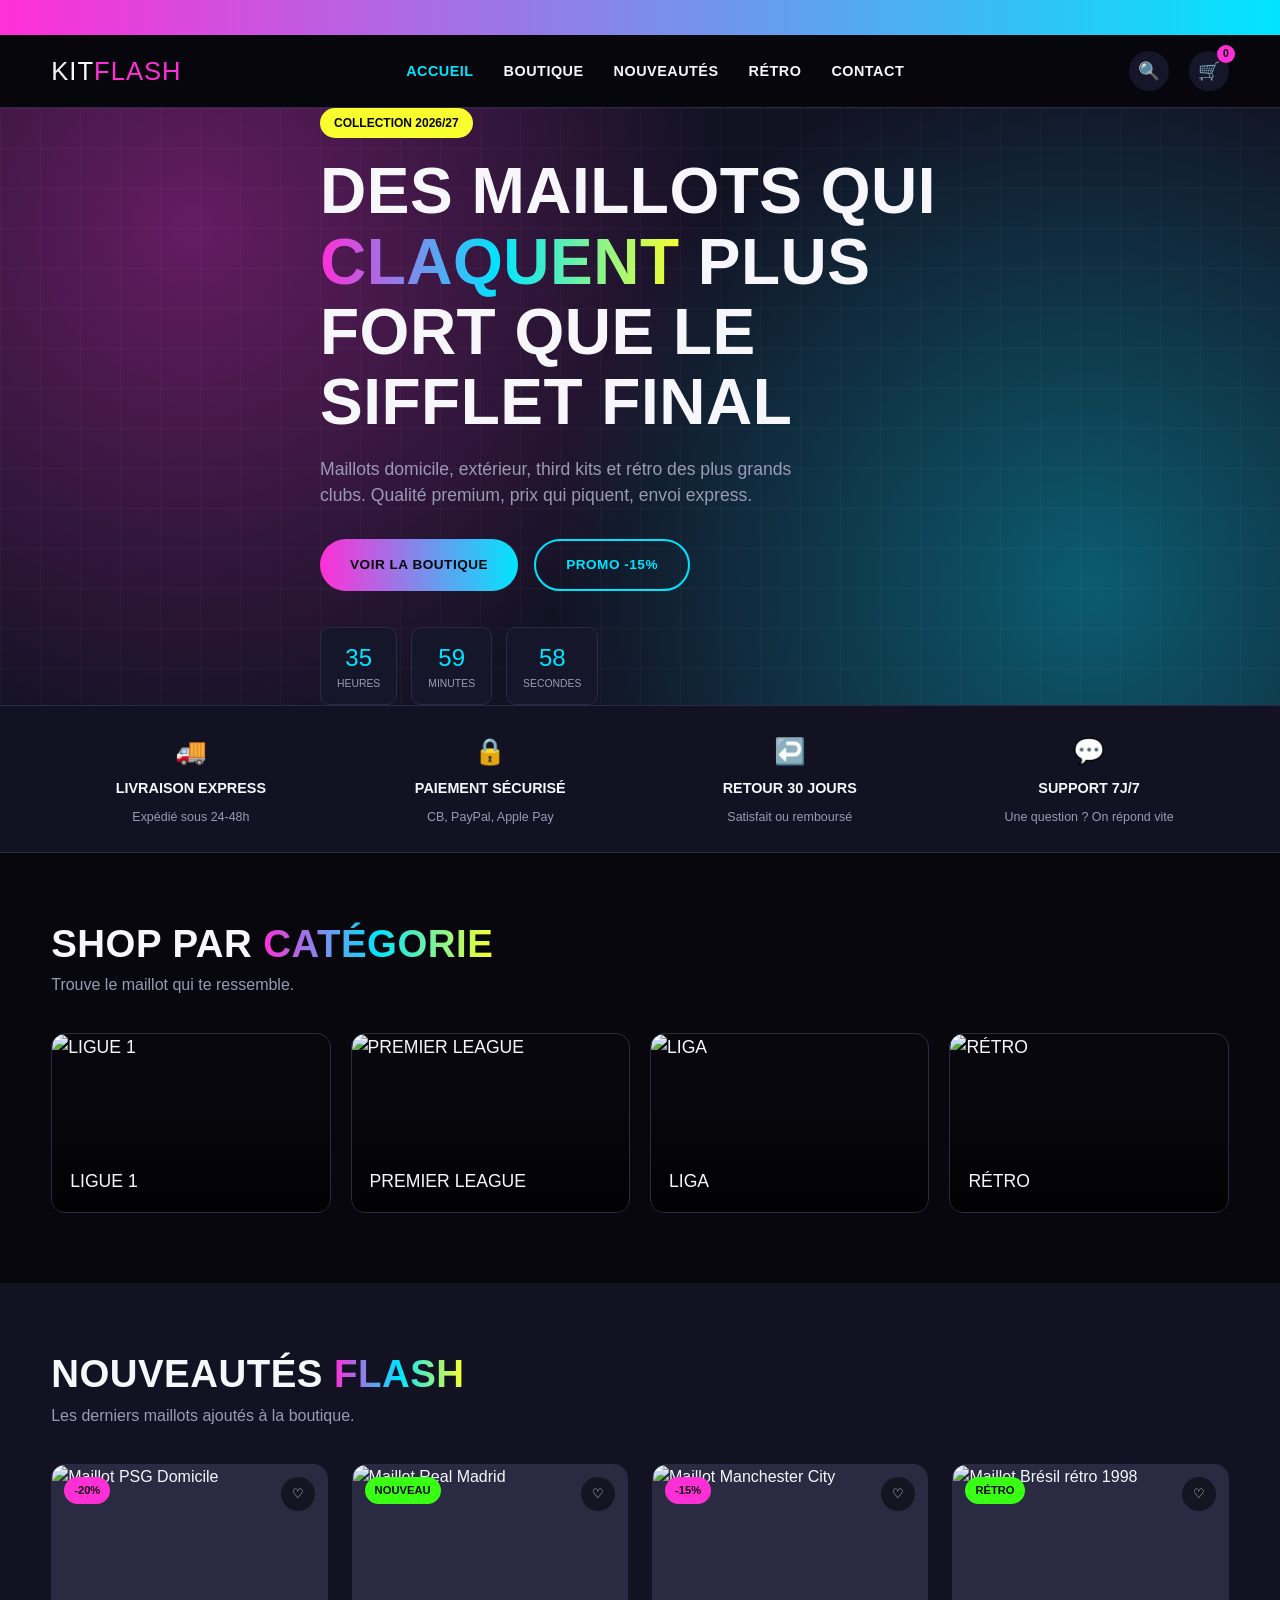
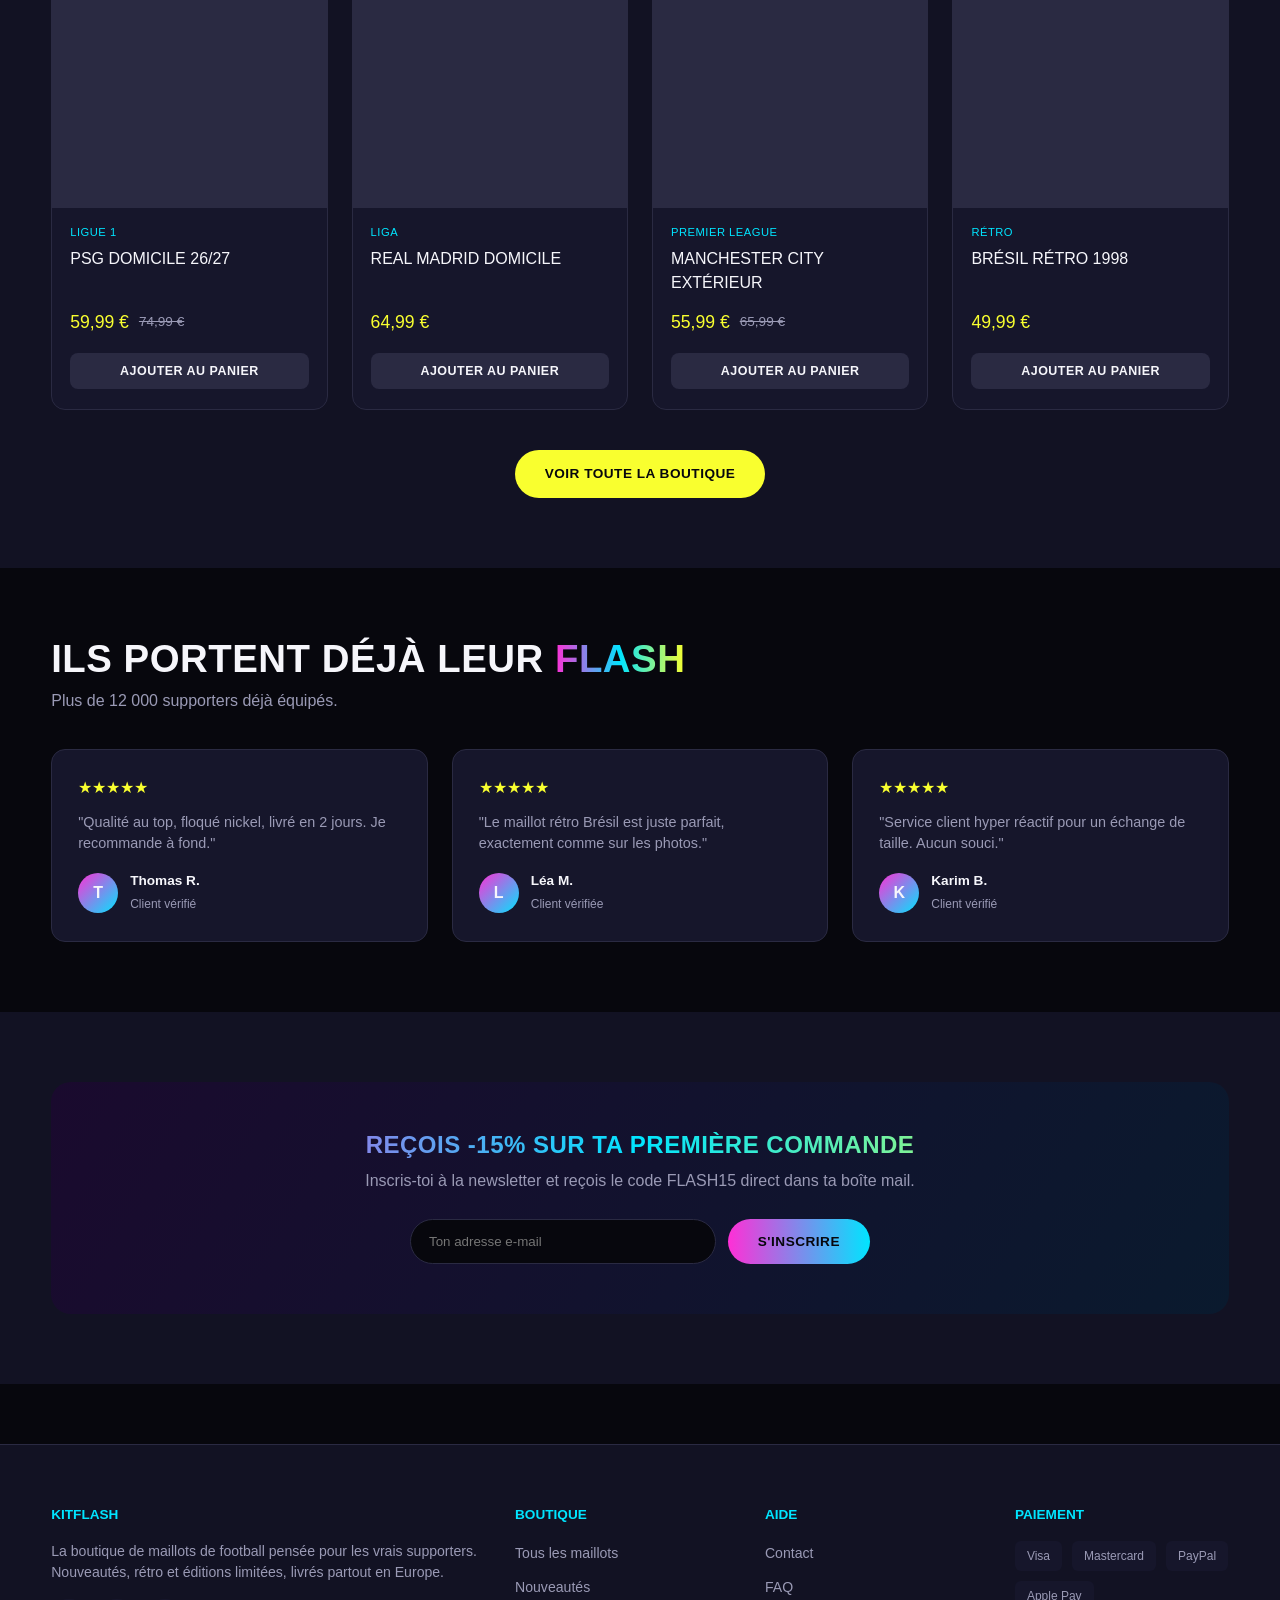
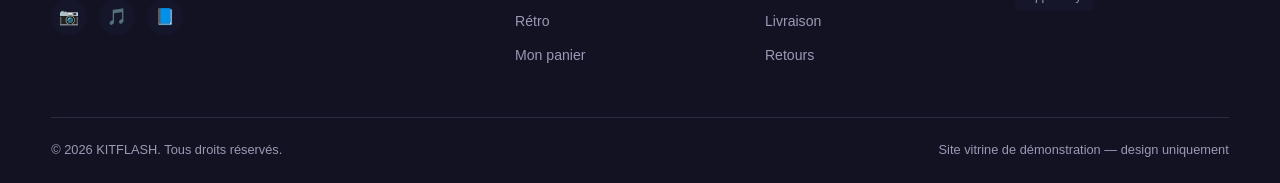
==== commit 50940040: "Ajout des pages du site KITFLASH (accueil, boutique, produit, panier, contact, CSS, JS)" ====
--- a/index.html
+++ b/index.html
@@ -38,7 +38,7 @@
     <div class="header-actions">
       <a href="boutique.html" class="icon-btn" aria-label="Recherche">🔍</a>
       <a href="panier.html" class="icon-btn" aria-label="Panier">
-        🛍️<span class="cart-count">0</span>
+        🛒<span class="cart-count">0</span>
       </a>
     </div>
   </div>
